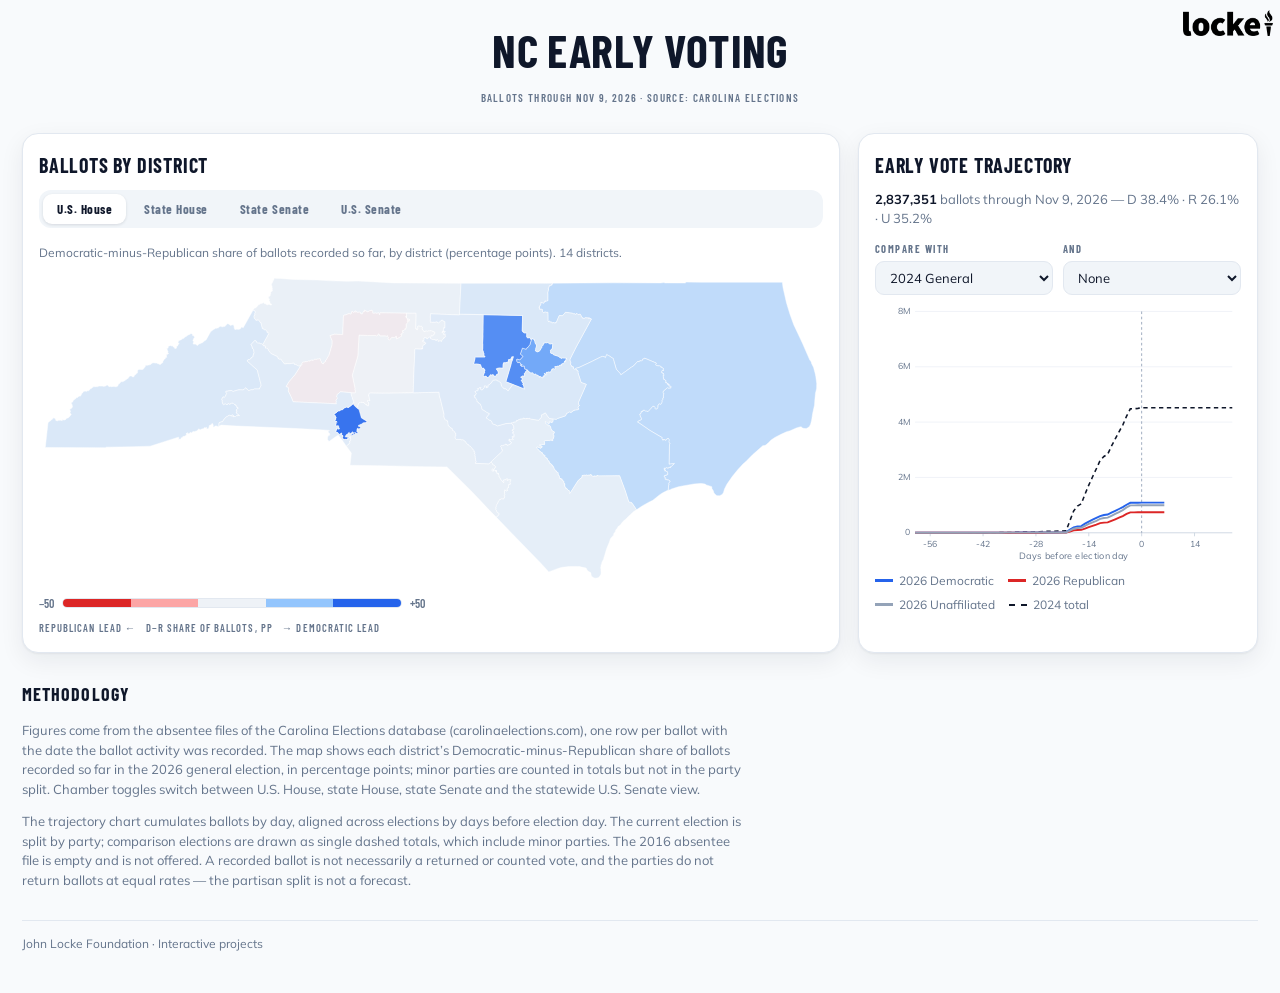
==== early-voting/index.html @ fac58ffb "Add NC early voting page District map with chamber toggles plus a cumulative trajectory chart compar" ====
<!doctype html>
<html lang="en">
<head>
  <meta charset="utf-8">
  <meta name="viewport" content="width=device-width, initial-scale=1">
  <title>NC Early Voting — John Locke Foundation</title>
  <meta name="description" content="Early and absentee ballots in North Carolina: the partisan split by district on the map, and the cumulative early-vote trajectory against past general elections.">
  <link rel="icon" href="data:image/svg+xml,<svg xmlns='http://www.w3.org/2000/svg' viewBox='0 0 64 64'><rect width='64' height='64' fill='%23f8fafc'/><rect x='5' y='5' width='54' height='54' fill='none' stroke='%230f172a'/><text x='32' y='43' font-family='Georgia,serif' font-size='28' text-anchor='middle' fill='%230f172a'>JL</text></svg>">
  <link rel="preconnect" href="https://fonts.googleapis.com">
  <link rel="preconnect" href="https://fonts.gstatic.com" crossorigin>
  <link href="https://fonts.googleapis.com/css2?family=Barlow+Condensed:wght@500;600;700;800&family=Mulish:ital,wght@0,400;0,600;0,700;0,800;1,400&display=swap" rel="stylesheet">
  <link rel="stylesheet" href="styles.css">
</head>
<body>
  <div class="app">
    <a href="https://www.johnlocke.org/" class="corner-logo-link" aria-label="John Locke Foundation">
      <img src="assets/locke-logo-white.png" class="corner-logo" alt="John Locke Foundation" width="1200" height="346">
    </a>
    <header class="topbar">
      <a class="brand-link" href="../">
        <h1 class="brand-title">NC Early Voting</h1>
      </a>
    </header>
    <p class="updated" id="updated-line"></p>

    <main id="app" hidden>
      <div class="map-grid">
        <section class="panel map-wrap" aria-labelledby="map-title">
          <h2 id="map-title" class="panel-title">Ballots by district</h2>
          <div class="toggle-bar" id="chamber-toggles" role="tablist" aria-label="Chamber"></div>
          <p class="section-sub" id="map-sub"></p>
          <div id="map" role="img" aria-label="Map of North Carolina districts colored by the partisan split of early ballots"></div>
          <div class="legend" id="legend"></div>
        </section>

        <section class="panel chart-panel" aria-labelledby="chart-title">
          <h2 id="chart-title" class="panel-title">Early vote trajectory</h2>
          <p class="section-sub" id="chart-sub"></p>
          <div class="chart-controls">
            <label>Compare with <select id="compare-a"></select></label>
            <label>And <select id="compare-b"></select></label>
          </div>
          <div id="chart"></div>
          <div class="chart-legend" id="chart-legend"></div>
        </section>
      </div>

      <section class="methodology">
        <h2>Methodology</h2>
        <p>Figures come from the absentee files of the Carolina Elections database (carolinaelections.com), one row per ballot with the date the ballot activity was recorded. The map shows each district’s Democratic-minus-Republican share of ballots recorded so far in the 2026 general election, in percentage points; minor parties are counted in totals but not in the party split. Chamber toggles switch between U.S. House, state House, state Senate and the statewide U.S. Senate view.</p>
        <p>The trajectory chart cumulates ballots by day, aligned across elections by days before election day. The current election is split by party; comparison elections are drawn as single dashed totals, which include minor parties. The 2016 absentee file is empty and is not offered. A recorded ballot is not necessarily a returned or counted vote, and the parties do not return ballots at equal rates — the partisan split is not a forecast.</p>
      </section>
    </main>

    <p id="loading" class="loading">Loading early-vote data…</p>
    <footer class="footer"><a href="../">John Locke Foundation</a> · Interactive projects</footer>
  </div>
  <script src="app.js"></script>
</body>
</html>
---- early-voting/styles.css ----
/* nc26 design language, light mode. Same tokens and components as
   carolina_elections/frontend/src/styles.css, with the dark slate palette
   inverted: white cards on a slate-50 ground, slate-900 ink, blue accent.
   Fonts are the Locke standard: Barlow Condensed for display, Mulish standing
   in for the licensed Effra for body. */
:root{
  --ink:#0f172a;
  --muted:#64748b;
  --line:#e2e8f0;
  --bg:#f8fafc;
  --card:#ffffff;
  --input:#f1f5f9;
  --d:#2563eb;
  --r:#dc2626;
  --accent:#2563eb;
  --shadow:0 1px 2px rgba(15,23,42,.05),0 8px 24px rgba(15,23,42,.07);
  --font-body:'Effra','Mulish',-apple-system,BlinkMacSystemFont,'Segoe UI',Roboto,Helvetica,Arial,sans-serif;
  --font-display:'Barlow Condensed','Mulish',-apple-system,BlinkMacSystemFont,'Segoe UI',sans-serif;
}
*,*::before,*::after{box-sizing:border-box}
body{margin:0;background:var(--bg);color:var(--ink);font-family:var(--font-body);font-size:15px;line-height:1.5;-webkit-font-smoothing:antialiased}
a{color:var(--accent)}
:focus-visible{outline:2px solid var(--accent);outline-offset:2px;border-radius:4px}
.app{max-width:1440px;margin:0 auto;padding:18px 22px 40px;position:relative}

/* Locke wordmark, top-right, as on nc26. The only brand asset available is
   the white PNG; invert(1) renders it dark on this light page. */
.corner-logo-link{position:absolute;top:10px;right:7px;display:block}
.corner-logo{height:26px;width:auto;max-width:220px;display:block;filter:invert(1)}
.corner-logo-link:hover{opacity:.82}
@media (max-width:1100px){.corner-logo-link{display:none}}

/* Topbar */
.topbar{display:flex;align-items:center;justify-content:center;padding:8px 2px 6px}
.brand-link{display:flex;flex-direction:column;align-items:center;gap:2px;text-decoration:none;color:inherit}
.brand-title{
  margin:0;font-family:var(--font-display);font-weight:700;text-transform:uppercase;
  font-size:clamp(30px,4.6vw,46px);line-height:1.05;letter-spacing:.01em;color:var(--ink);
}
.brand-byline{font-size:9.5px;font-weight:600;letter-spacing:.16em;color:var(--muted);text-transform:uppercase;margin-top:6px}
.brand-byline em{font-style:italic;text-transform:lowercase;font-weight:400}
.brand-link:hover .brand-byline{color:var(--accent)}
.standfirst{margin:14px auto 0;max-width:66ch;text-align:center;font-size:14px;color:var(--muted)}
.updated{margin:10px 0 0;text-align:center;font-family:var(--font-display);font-size:11px;font-weight:600;letter-spacing:.12em;text-transform:uppercase;color:var(--muted)}

/* Section headings: small-caps display type, no rules. */
.section-head{margin-top:26px;margin-bottom:12px}
.section-head h2{margin:0;font-family:var(--font-display);font-weight:700;font-size:22px;letter-spacing:.04em;text-transform:uppercase}
.section-sub{margin:4px 0 0;font-size:13px;color:var(--muted);max-width:90ch}

/* Panels: the nc26 card. */
.panel{background:var(--card);border:1px solid var(--line);border-radius:16px;box-shadow:var(--shadow);padding:16px}

/* Stretch so the county card and the map panel are the same height. The
   legend is pinned to the bottom of the map panel to absorb the slack. */
.map-grid{display:grid;grid-template-columns:minmax(0,1fr) 400px;gap:18px;align-items:stretch}
@media (max-width:1080px){.map-grid{grid-template-columns:1fr}}
.map-wrap{position:relative;display:flex;flex-direction:column}
#map svg{width:100%;height:auto;display:block}
.county-path{stroke:#ffffff;stroke-width:.6;cursor:pointer;transition:opacity .15s}
.county-path:hover{stroke:var(--ink);stroke-width:1.2}
.county-path.selected{stroke:var(--ink);stroke-width:1.6}
#map.has-selection .county-path:not(.selected):not(:hover){opacity:.75}

.legend{display:flex;align-items:center;gap:8px;margin-top:auto;padding-top:10px;flex-wrap:wrap;font-family:var(--font-display);font-size:12px;font-weight:600;color:var(--muted)}
.legend .swatches{display:flex;height:10px;flex:1;min-width:160px;max-width:340px;border:1px solid var(--line);border-radius:5px;overflow:hidden}
.legend .swatches span{flex:1}
.legend-caption{flex-basis:100%;font-size:10.5px;letter-spacing:.1em;text-transform:uppercase}

.tooltip{
  position:absolute;pointer-events:none;background:#0f172a;color:#e2e8f0;
  font-size:12px;line-height:1.45;padding:8px 11px;border-radius:9px;
  max-width:250px;z-index:5;display:none;box-shadow:var(--shadow);
}
.tooltip strong{display:block;font-family:var(--font-display);font-size:15px;font-weight:700;letter-spacing:.03em}

/* County card */
.county-card h3{margin:0;font-family:var(--font-display);font-weight:700;font-size:26px;letter-spacing:.02em;text-transform:uppercase}
.card-dates{display:flex;gap:10px;margin:12px 0 14px}
.card-dates label{display:flex;flex-direction:column;gap:4px;flex:1}
.card-dates label,.table-controls label{
  font-family:var(--font-display);font-size:10.5px;letter-spacing:.14em;font-weight:700;
  text-transform:uppercase;color:var(--muted);
}
select,input[type="search"]{
  font-family:var(--font-body);font-size:13px;color:var(--ink);
  background:var(--input);border:1px solid var(--line);border-radius:9px;
  padding:7px 10px;max-width:100%;
}
select:focus,input[type="search"]:focus{outline:2px solid var(--accent);outline-offset:1px}
input[type="search"]::placeholder{color:#94a3b8}

/* Card breakdown toggle, in the nc26 toggle style. */
.toggle-bar{display:inline-flex;background:var(--input);border-radius:12px;padding:4px;gap:4px;margin:0 0 12px;flex-wrap:wrap}
.toggle{
  border:0;background:transparent;border-radius:9px;padding:7px 14px;cursor:pointer;
  font-family:var(--font-display);font-weight:700;font-size:13px;letter-spacing:.04em;color:var(--muted);
}
.toggle.active{background:var(--card);color:var(--ink);box-shadow:0 1px 3px rgba(15,23,42,.12)}
.toggle:hover:not(.active){color:var(--accent)}

.stat-rows{width:100%;border-collapse:collapse;font-size:13px}
.stat-rows th,.stat-rows td{padding:6px 4px;text-align:right;border-bottom:1px solid var(--input);white-space:nowrap}
.stat-rows th:first-child,.stat-rows td:first-child{text-align:left}
.stat-rows thead th{
  font-family:var(--font-display);font-size:10px;letter-spacing:.12em;text-transform:uppercase;
  font-weight:700;color:var(--muted);border-bottom:1px solid var(--line);
}
.stat-rows .total-row td{border-top:1px solid var(--line);font-weight:700}
.pos{color:var(--d)}
.neg{color:var(--r)}
.margin-line{font-size:13px;margin:10px 0 0;color:var(--muted)}
.margin-line strong{color:var(--ink)}

/* Date-range presets: chips in the nc26 toggle style. */
.preset-bar{display:flex;flex-wrap:wrap;gap:8px;margin:0 0 12px}
.preset{
  font-family:var(--font-display);font-size:12px;font-weight:700;letter-spacing:.06em;text-transform:uppercase;
  padding:7px 14px;border:1px solid var(--line);border-radius:999px;background:var(--card);
  color:var(--muted);cursor:pointer;
}
.preset:hover{border-color:var(--accent);color:var(--accent)}
.preset.active{background:var(--accent);border-color:var(--accent);color:#fff}
.preset:focus-visible{outline:2px solid var(--accent);outline-offset:2px}

/* Table */
.table-controls{display:flex;flex-wrap:wrap;gap:16px;margin:0 0 14px;align-items:end}
.table-controls label{display:flex;flex-direction:column;gap:4px}
.search-label{margin-left:auto}
@media (max-width:640px){.search-label{margin-left:0}}
.table-wrap{overflow-x:auto;border:1px solid var(--line);border-radius:12px;max-height:560px;overflow-y:auto;background:var(--card)}
#county-table{width:100%;border-collapse:collapse;font-size:13px}
#county-table th,#county-table td{padding:7px 10px;text-align:right;white-space:nowrap;border-bottom:1px solid var(--input)}
#county-table th:first-child,#county-table td:first-child{text-align:left}
#county-table thead th{
  position:sticky;top:0;background:var(--input);cursor:pointer;user-select:none;
  font-family:var(--font-display);font-size:10.5px;letter-spacing:.1em;text-transform:uppercase;font-weight:700;color:var(--ink);
}
#county-table thead th:hover{color:var(--accent)}
#county-table tbody tr{cursor:pointer}
#county-table tbody tr:hover{background:#f8fafc}
#county-table tbody tr.selected{background:#eff6ff}
#county-table tr.statewide td{font-weight:700;background:var(--input)}

.methodology{margin-top:28px;max-width:80ch}
.methodology h2{margin:0 0 6px;font-family:var(--font-display);font-weight:700;font-size:18px;letter-spacing:.06em;text-transform:uppercase}
.methodology p{font-size:13px;color:var(--muted)}
.loading{text-align:center;padding:40px 0;font-style:italic;color:var(--muted)}
.footer{margin-top:30px;border-top:1px solid var(--line);padding-top:14px;font-size:12px;color:var(--muted)}
.footer a{color:var(--muted);text-decoration:none}
.footer a:hover{color:var(--accent)}

/* Early-voting page specifics (shared base copied from /registrations). */
.map-grid{margin-top:26px}
.panel-title{margin:0 0 10px;font-family:var(--font-display);font-weight:700;font-size:20px;letter-spacing:.04em;text-transform:uppercase}
.map-wrap .section-sub{margin-bottom:10px;font-size:12px}
.chart-panel .section-sub{font-size:13px}
.chart-panel .section-sub strong{color:var(--ink)}
.chart-controls{display:flex;gap:10px;margin:12px 0 6px}
.chart-controls label{display:flex;flex-direction:column;gap:4px;flex:1;
  font-family:var(--font-display);font-size:10.5px;letter-spacing:.14em;font-weight:700;text-transform:uppercase;color:var(--muted)}
.axis{font-family:var(--font-body);font-size:10px;fill:#64748b}
.axis-caption{font-size:10.5px;letter-spacing:.04em}
.chart-legend{display:flex;flex-wrap:wrap;gap:6px 14px;margin-top:10px;font-size:12px;color:var(--muted)}
.chart-key{display:inline-flex;align-items:center;gap:6px}
.line-swatch{display:inline-block;width:18px;border-top:3px solid}
.line-swatch.dashed{border-top-style:dashed;border-top-width:2px}
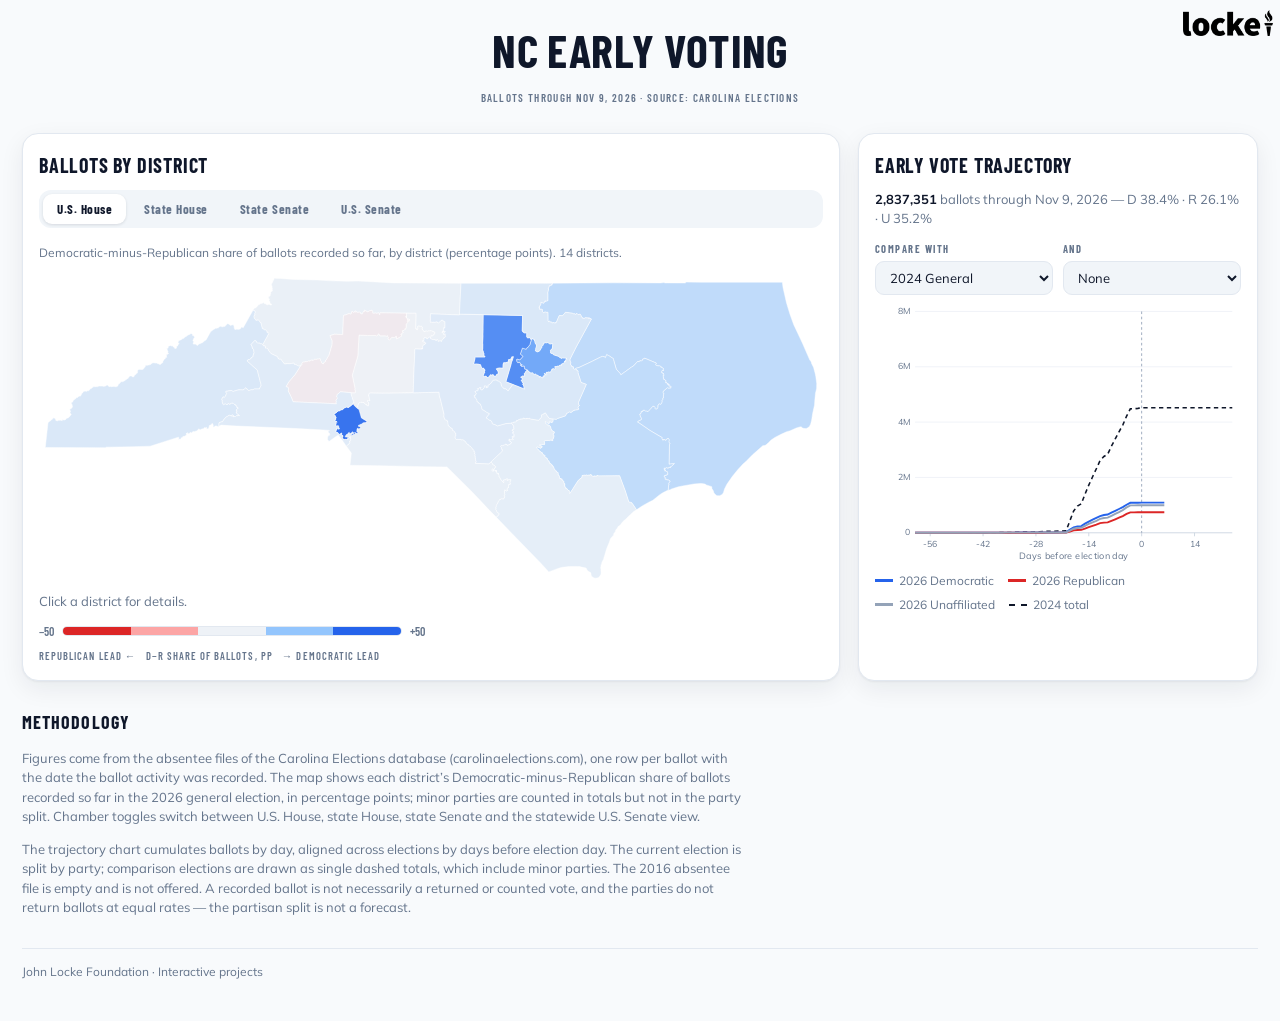
==== commit d2dde993: "Use nc26 chamber maps and make districts clickable Replaces the older jlf-elections geometries with " ====
--- a/early-voting/index.html
+++ b/early-voting/index.html
@@ -30,6 +30,7 @@
           <div class="toggle-bar" id="chamber-toggles" role="tablist" aria-label="Chamber"></div>
           <p class="section-sub" id="map-sub"></p>
           <div id="map" role="img" aria-label="Map of North Carolina districts colored by the partisan split of early ballots"></div>
+          <p class="district-info" id="district-info">Click a district for details.</p>
           <div class="legend" id="legend"></div>
         </section>
 
--- a/early-voting/styles.css
+++ b/early-voting/styles.css
@@ -165,3 +165,7 @@
 .chart-key{display:inline-flex;align-items:center;gap:6px}
 .line-swatch{display:inline-block;width:18px;border-top:3px solid}
 .line-swatch.dashed{border-top-style:dashed;border-top-width:2px}
+.district-info{font-size:13px;color:var(--muted);margin:8px 0 0;min-height:1.5em}
+.district-info strong{color:var(--ink);font-family:var(--font-display);letter-spacing:.02em}
+.county-path.selected{stroke:var(--ink);stroke-width:1.6}
+.county-path:focus-visible{stroke:var(--accent);stroke-width:1.6}
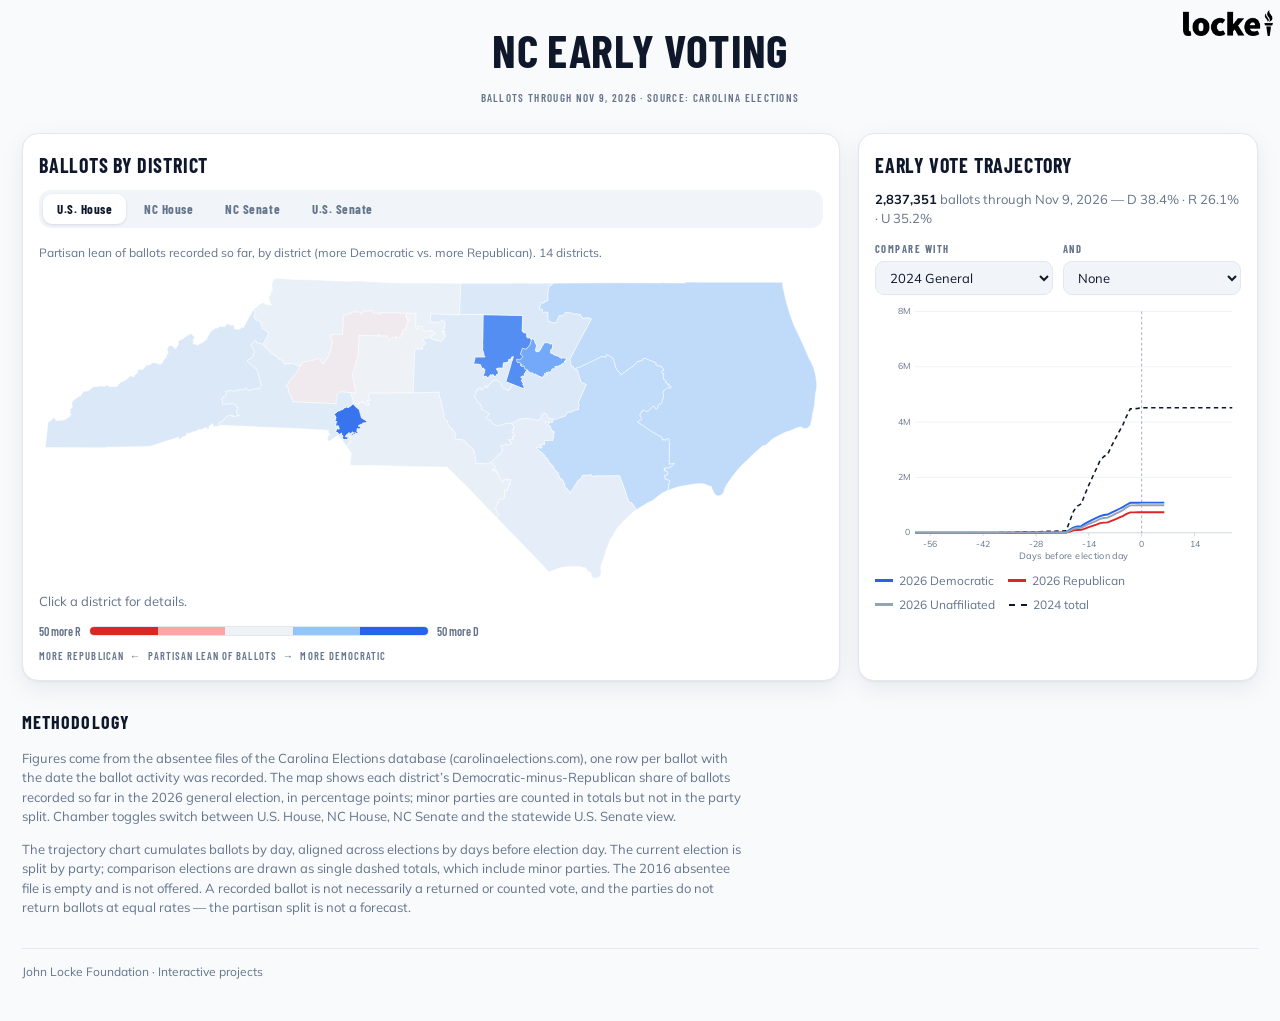
==== commit 064c0ea7: "Rename chamber toggles to U.S. Senate / U.S. House / NC Senate / NC House" ====
--- a/early-voting/index.html
+++ b/early-voting/index.html
@@ -48,7 +48,7 @@
 
       <section class="methodology">
         <h2>Methodology</h2>
-        <p>Figures come from the absentee files of the Carolina Elections database (carolinaelections.com), one row per ballot with the date the ballot activity was recorded. The map shows each district’s Democratic-minus-Republican share of ballots recorded so far in the 2026 general election, in percentage points; minor parties are counted in totals but not in the party split. Chamber toggles switch between U.S. House, state House, state Senate and the statewide U.S. Senate view.</p>
+        <p>Figures come from the absentee files of the Carolina Elections database (carolinaelections.com), one row per ballot with the date the ballot activity was recorded. The map shows each district’s Democratic-minus-Republican share of ballots recorded so far in the 2026 general election, in percentage points; minor parties are counted in totals but not in the party split. Chamber toggles switch between U.S. House, NC House, NC Senate and the statewide U.S. Senate view.</p>
         <p>The trajectory chart cumulates ballots by day, aligned across elections by days before election day. The current election is split by party; comparison elections are drawn as single dashed totals, which include minor parties. The 2016 absentee file is empty and is not offered. A recorded ballot is not necessarily a returned or counted vote, and the parties do not return ballots at equal rates — the partisan split is not a forecast.</p>
       </section>
     </main>
--- a/early-voting/styles.css
+++ b/early-voting/styles.css
@@ -169,3 +169,9 @@
 .district-info strong{color:var(--ink);font-family:var(--font-display);letter-spacing:.02em}
 .county-path.selected{stroke:var(--ink);stroke-width:1.6}
 .county-path:focus-visible{stroke:var(--accent);stroke-width:1.6}
+.detail-title{margin:0;font-family:var(--font-display);font-weight:700;font-size:26px;letter-spacing:.02em;text-transform:uppercase}
+.share-bar{display:flex;height:12px;border-radius:6px;overflow:hidden;margin:12px 0 14px;border:1px solid var(--line)}
+.share-seg{height:100%}
+.back-btn{margin-top:14px}
+.district-chart{margin-top:10px}
+.district-chart .axis{font-family:var(--font-body);font-size:10px;fill:#64748b}
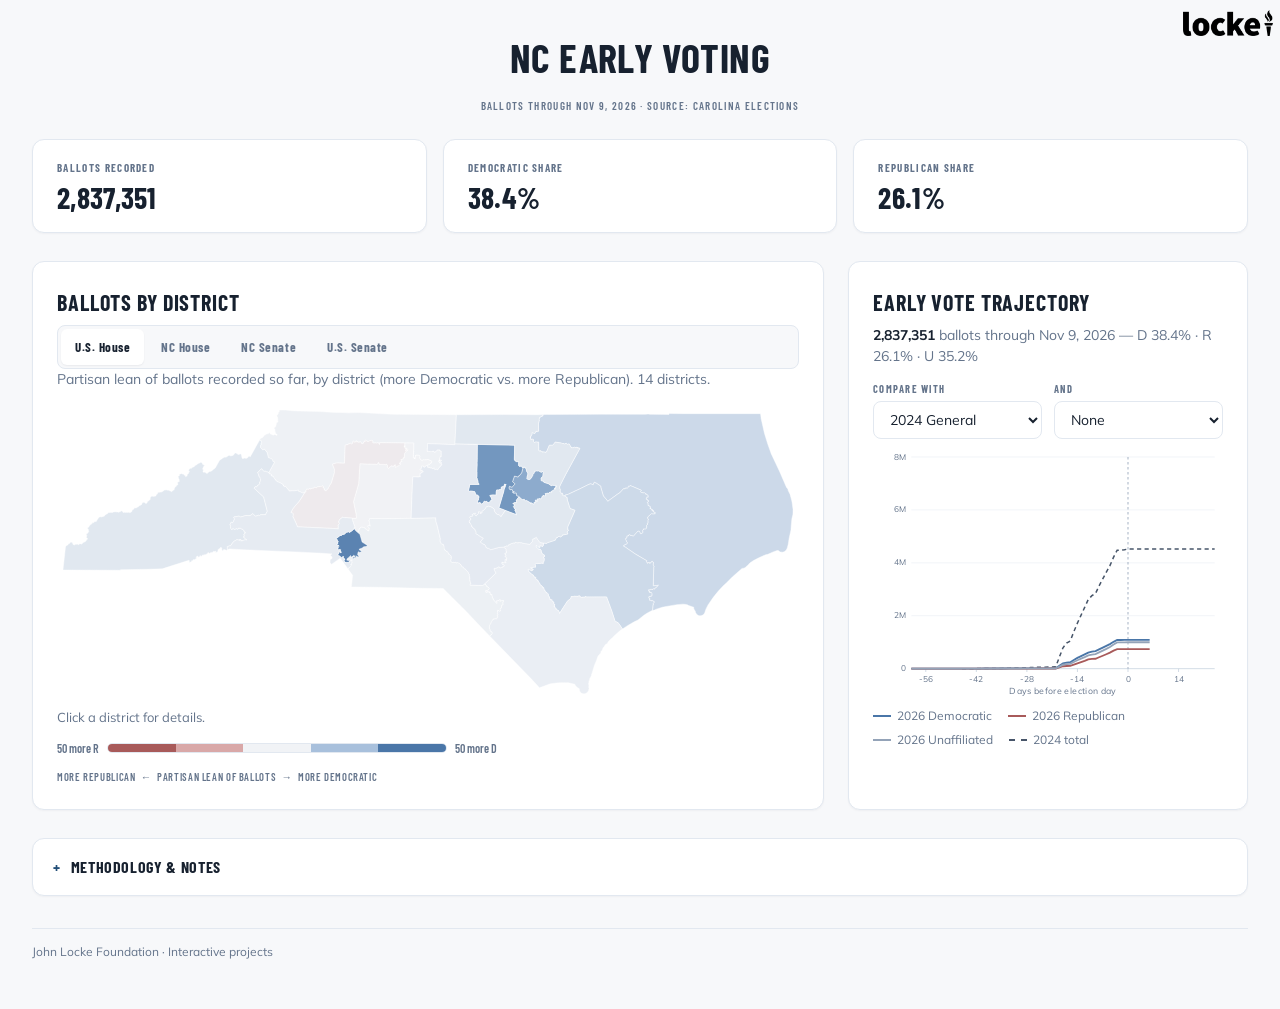
==== commit 7d882374: "CSS-first redesign of the early-voting page per design review New palette, spacing, card system, KPI" ====
--- a/early-voting/index.html
+++ b/early-voting/index.html
@@ -24,6 +24,11 @@
     <p class="updated" id="updated-line"></p>
 
     <main id="app" hidden>
+      <section class="kpi-row" aria-label="Summary">
+        <div class="kpi"><span class="kpi-label">Ballots recorded</span><span class="kpi-value" id="kpi-total">—</span></div>
+        <div class="kpi"><span class="kpi-label">Democratic share</span><span class="kpi-value" id="kpi-dem">—</span></div>
+        <div class="kpi"><span class="kpi-label">Republican share</span><span class="kpi-value" id="kpi-rep">—</span></div>
+      </section>
       <div class="map-grid">
         <section class="panel map-wrap" aria-labelledby="map-title">
           <h2 id="map-title" class="panel-title">Ballots by district</h2>
@@ -47,9 +52,13 @@
       </div>
 
       <section class="methodology">
-        <h2>Methodology</h2>
-        <p>Figures come from the absentee files of the Carolina Elections database (carolinaelections.com), one row per ballot with the date the ballot activity was recorded. The map shows each district’s Democratic-minus-Republican share of ballots recorded so far in the 2026 general election, in percentage points; minor parties are counted in totals but not in the party split. Chamber toggles switch between U.S. House, NC House, NC Senate and the statewide U.S. Senate view.</p>
-        <p>The trajectory chart cumulates ballots by day, aligned across elections by days before election day. The current election is split by party; comparison elections are drawn as single dashed totals, which include minor parties. The 2016 absentee file is empty and is not offered. A recorded ballot is not necessarily a returned or counted vote, and the parties do not return ballots at equal rates — the partisan split is not a forecast.</p>
+        <details>
+          <summary>Methodology &amp; notes</summary>
+          <div class="methodology-body">
+            <p>Figures come from the absentee files of the Carolina Elections database (carolinaelections.com), one row per ballot with the date the ballot activity was recorded. The map shows each district’s partisan lean of ballots recorded so far in the 2026 general election; minor parties are counted in totals but not in the party split. Chamber toggles switch between U.S. House, NC House, NC Senate and the statewide U.S. Senate view.</p>
+            <p>The trajectory chart cumulates ballots by day, aligned across elections by days before election day. The current election is split by party; comparison elections are drawn as single dashed totals, which include minor parties. The 2016 absentee file is empty and is not offered. A recorded ballot is not necessarily a returned or counted vote, and the parties do not return ballots at equal rates — the partisan split is not a forecast.</p>
+          </div>
+        </details>
       </section>
     </main>
 
--- a/early-voting/styles.css
+++ b/early-voting/styles.css
@@ -1,19 +1,16 @@
-/* nc26 design language, light mode. Same tokens and components as
-   carolina_elections/frontend/src/styles.css, with the dark slate palette
-   inverted: white cards on a slate-50 ground, slate-900 ink, blue accent.
-   Fonts are the Locke standard: Barlow Condensed for display, Mulish standing
-   in for the licensed Effra for body. */
+/* NC Early Voting — CSS-first redesign per design review.
+   Palette and spacing follow the review's suggested system. Fonts unchanged. */
 :root{
-  --ink:#0f172a;
-  --muted:#64748b;
-  --line:#e2e8f0;
-  --bg:#f8fafc;
-  --card:#ffffff;
-  --input:#f1f5f9;
-  --d:#2563eb;
-  --r:#dc2626;
-  --accent:#2563eb;
-  --shadow:0 1px 2px rgba(15,23,42,.05),0 8px 24px rgba(15,23,42,.07);
+  --ink:#17212F;
+  --muted:#64748B;
+  --line:#E2E8F0;
+  --bg:#F7F8FA;
+  --card:#FFFFFF;
+  --input:#F7F8FA;
+  --d:#4A76A8;
+  --r:#A85A5A;
+  --accent:#234F78;
+  --shadow:0 1px 2px rgba(15,23,42,.04);
   --font-body:'Effra','Mulish',-apple-system,BlinkMacSystemFont,'Segoe UI',Roboto,Helvetica,Arial,sans-serif;
   --font-display:'Barlow Condensed','Mulish',-apple-system,BlinkMacSystemFont,'Segoe UI',sans-serif;
 }
@@ -21,157 +18,104 @@
 body{margin:0;background:var(--bg);color:var(--ink);font-family:var(--font-body);font-size:15px;line-height:1.5;-webkit-font-smoothing:antialiased}
 a{color:var(--accent)}
 :focus-visible{outline:2px solid var(--accent);outline-offset:2px;border-radius:4px}
-.app{max-width:1440px;margin:0 auto;padding:18px 22px 40px;position:relative}
-
-/* Locke wordmark, top-right, as on nc26. The only brand asset available is
-   the white PNG; invert(1) renders it dark on this light page. */
-.corner-logo-link{position:absolute;top:10px;right:7px;display:block}
-.corner-logo{height:26px;width:auto;max-width:220px;display:block;filter:invert(1)}
-.corner-logo-link:hover{opacity:.82}
-@media (max-width:1100px){.corner-logo-link{display:none}}
+.app{max-width:1280px;margin:0 auto;padding:32px 32px 48px;position:relative}
+@media (max-width:720px){.app{padding:16px 16px 32px}}
 
 /* Topbar */
-.topbar{display:flex;align-items:center;justify-content:center;padding:8px 2px 6px}
+.topbar{display:flex;align-items:center;justify-content:center;padding:4px 2px 16px}
 .brand-link{display:flex;flex-direction:column;align-items:center;gap:2px;text-decoration:none;color:inherit}
-.brand-title{
-  margin:0;font-family:var(--font-display);font-weight:700;text-transform:uppercase;
-  font-size:clamp(30px,4.6vw,46px);line-height:1.05;letter-spacing:.01em;color:var(--ink);
-}
+.brand-title{margin:0;font-family:var(--font-display);font-weight:700;text-transform:uppercase;font-size:clamp(28px,4vw,40px);line-height:1.05;letter-spacing:.01em;color:var(--ink)}
 .brand-byline{font-size:9.5px;font-weight:600;letter-spacing:.16em;color:var(--muted);text-transform:uppercase;margin-top:6px}
 .brand-byline em{font-style:italic;text-transform:lowercase;font-weight:400}
 .brand-link:hover .brand-byline{color:var(--accent)}
-.standfirst{margin:14px auto 0;max-width:66ch;text-align:center;font-size:14px;color:var(--muted)}
-.updated{margin:10px 0 0;text-align:center;font-family:var(--font-display);font-size:11px;font-weight:600;letter-spacing:.12em;text-transform:uppercase;color:var(--muted)}
+.updated{margin:4px 0 24px;text-align:center;font-family:var(--font-display);font-size:11px;font-weight:600;letter-spacing:.12em;text-transform:uppercase;color:var(--muted)}
 
-/* Section headings: small-caps display type, no rules. */
-.section-head{margin-top:26px;margin-bottom:12px}
-.section-head h2{margin:0;font-family:var(--font-display);font-weight:700;font-size:22px;letter-spacing:.04em;text-transform:uppercase}
-.section-sub{margin:4px 0 0;font-size:13px;color:var(--muted);max-width:90ch}
+/* KPI row */
+.kpi-row{display:grid;grid-template-columns:repeat(3,1fr);gap:16px;margin-bottom:28px}
+@media (max-width:720px){.kpi-row{grid-template-columns:1fr}}
+.kpi{background:var(--card);border:1px solid var(--line);border-radius:12px;padding:20px 24px;box-shadow:var(--shadow)}
+.kpi-label{display:block;font-family:var(--font-display);font-size:11px;letter-spacing:.12em;text-transform:uppercase;font-weight:700;color:var(--muted);margin-bottom:6px}
+.kpi-value{display:block;font-family:var(--font-display);font-size:30px;font-weight:700;letter-spacing:.01em;color:var(--ink);line-height:1}
 
-/* Panels: the nc26 card. */
-.panel{background:var(--card);border:1px solid var(--line);border-radius:16px;box-shadow:var(--shadow);padding:16px}
+/* Panels */
+.panel{background:var(--card);border:1px solid var(--line);border-radius:12px;box-shadow:var(--shadow);padding:24px}
+.panel-title{margin:0 0 6px;font-family:var(--font-display);font-weight:700;font-size:22px;letter-spacing:.04em;text-transform:uppercase;color:var(--ink)}
+.section-sub{margin:0 0 14px;font-size:14px;color:var(--muted);line-height:1.5;max-width:90ch}
+.section-sub strong{color:var(--ink)}
 
-/* Stretch so the county card and the map panel are the same height. The
-   legend is pinned to the bottom of the map panel to absorb the slack. */
-.map-grid{display:grid;grid-template-columns:minmax(0,1fr) 400px;gap:18px;align-items:stretch}
+.map-grid{display:grid;grid-template-columns:minmax(0,1fr) 400px;gap:24px;align-items:stretch;margin-top:0}
 @media (max-width:1080px){.map-grid{grid-template-columns:1fr}}
 .map-wrap{position:relative;display:flex;flex-direction:column}
 #map svg{width:100%;height:auto;display:block}
-.county-path{stroke:#ffffff;stroke-width:.6;cursor:pointer;transition:opacity .15s}
+.county-path{stroke:#fff;stroke-width:.6;cursor:pointer;transition:opacity .15s}
 .county-path:hover{stroke:var(--ink);stroke-width:1.2}
 .county-path.selected{stroke:var(--ink);stroke-width:1.6}
+.county-path:focus-visible{stroke:var(--accent);stroke-width:1.6}
 #map.has-selection .county-path:not(.selected):not(:hover){opacity:.75}
 
-.legend{display:flex;align-items:center;gap:8px;margin-top:auto;padding-top:10px;flex-wrap:wrap;font-family:var(--font-display);font-size:12px;font-weight:600;color:var(--muted)}
+.legend{display:flex;align-items:center;gap:8px;margin-top:auto;padding-top:12px;flex-wrap:wrap;font-family:var(--font-display);font-size:12px;font-weight:600;color:var(--muted)}
 .legend .swatches{display:flex;height:10px;flex:1;min-width:160px;max-width:340px;border:1px solid var(--line);border-radius:5px;overflow:hidden}
 .legend .swatches span{flex:1}
-.legend-caption{flex-basis:100%;font-size:10.5px;letter-spacing:.1em;text-transform:uppercase}
+.legend-caption{flex-basis:100%;font-size:10.5px;letter-spacing:.06em;text-transform:uppercase;margin-top:4px}
 
-.tooltip{
-  position:absolute;pointer-events:none;background:#0f172a;color:#e2e8f0;
-  font-size:12px;line-height:1.45;padding:8px 11px;border-radius:9px;
-  max-width:250px;z-index:5;display:none;box-shadow:var(--shadow);
-}
-.tooltip strong{display:block;font-family:var(--font-display);font-size:15px;font-weight:700;letter-spacing:.03em}
+.tooltip{position:absolute;pointer-events:none;background:#17212F;color:#F7F8FA;font-size:12px;line-height:1.5;padding:9px 12px;border-radius:8px;max-width:260px;z-index:5;display:none;box-shadow:var(--shadow)}
+.tooltip strong{display:block;font-family:var(--font-display);font-size:15px;font-weight:700;letter-spacing:.03em;margin-bottom:3px}
 
-/* County card */
-.county-card h3{margin:0;font-family:var(--font-display);font-weight:700;font-size:26px;letter-spacing:.02em;text-transform:uppercase}
-.card-dates{display:flex;gap:10px;margin:12px 0 14px}
-.card-dates label{display:flex;flex-direction:column;gap:4px;flex:1}
-.card-dates label,.table-controls label{
-  font-family:var(--font-display);font-size:10.5px;letter-spacing:.14em;font-weight:700;
-  text-transform:uppercase;color:var(--muted);
-}
-select,input[type="search"]{
-  font-family:var(--font-body);font-size:13px;color:var(--ink);
-  background:var(--input);border:1px solid var(--line);border-radius:9px;
-  padding:7px 10px;max-width:100%;
-}
-select:focus,input[type="search"]:focus{outline:2px solid var(--accent);outline-offset:1px}
-input[type="search"]::placeholder{color:#94a3b8}
+.district-info{font-size:13px;color:var(--muted);margin:8px 0 0;min-height:1.5em}
+.district-info strong{color:var(--ink);font-family:var(--font-display);letter-spacing:.02em}
 
-/* Card breakdown toggle, in the nc26 toggle style. */
-.toggle-bar{display:inline-flex;background:var(--input);border-radius:12px;padding:4px;gap:4px;margin:0 0 12px;flex-wrap:wrap}
-.toggle{
-  border:0;background:transparent;border-radius:9px;padding:7px 14px;cursor:pointer;
-  font-family:var(--font-display);font-weight:700;font-size:13px;letter-spacing:.04em;color:var(--muted);
-}
-.toggle.active{background:var(--card);color:var(--ink);box-shadow:0 1px 3px rgba(15,23,42,.12)}
+/* Toggle / segmented control */
+.toggle-bar{display:inline-flex;background:var(--input);border:1px solid var(--line);border-radius:8px;padding:3px;gap:3px;flex-wrap:wrap}
+.toggle{border:0;background:transparent;border-radius:6px;padding:7px 14px;cursor:pointer;font-family:var(--font-display);font-weight:700;font-size:13px;letter-spacing:.04em;color:var(--muted);min-height:36px}
+.toggle.active{background:var(--card);color:var(--ink);box-shadow:0 1px 2px rgba(15,23,42,.06)}
 .toggle:hover:not(.active){color:var(--accent)}
+.toggle:focus-visible{outline:2px solid var(--accent);outline-offset:1px}
 
-.stat-rows{width:100%;border-collapse:collapse;font-size:13px}
-.stat-rows th,.stat-rows td{padding:6px 4px;text-align:right;border-bottom:1px solid var(--input);white-space:nowrap}
+/* Chart */
+.chart-controls{display:flex;gap:12px;margin:12px 0 8px;flex-wrap:wrap}
+.chart-controls label{display:flex;flex-direction:column;gap:4px;flex:1;min-width:150px;font-family:var(--font-display);font-size:10.5px;letter-spacing:.12em;font-weight:700;text-transform:uppercase;color:var(--muted)}
+select{font-family:var(--font-body);font-size:14px;color:var(--ink);background:var(--card);border:1px solid var(--line);border-radius:8px;padding:8px 12px;min-height:38px;max-width:100%}
+select:focus{outline:2px solid var(--accent);outline-offset:1px}
+.chart-legend{display:flex;flex-wrap:wrap;gap:6px 16px;margin-top:10px;font-size:12px;color:var(--muted)}
+.chart-key{display:inline-flex;align-items:center;gap:6px}
+.line-swatch{display:inline-block;width:18px;border-top:2.5px solid}
+.line-swatch.dashed{border-top-style:dashed;border-top-width:2px}
+.axis{font-family:var(--font-body);font-size:10px;fill:#64748B}
+.axis-caption{font-size:10.5px;letter-spacing:.04em}
+.district-chart{margin-top:8px}
+.district-info{font-size:13px;color:var(--muted);margin:8px 0 0;min-height:1.5em}
+.district-info strong{color:var(--ink);font-family:var(--font-display);letter-spacing:.02em}
+.detail-title{margin:0;font-family:var(--font-display);font-weight:700;font-size:24px;letter-spacing:.02em;text-transform:uppercase;color:var(--ink)}
+.share-bar{display:flex;height:10px;border-radius:6px;overflow:hidden;margin:12px 0 14px;border:1px solid var(--line)}
+.share-seg{height:100%}
+.back-btn{margin-top:14px}
+.stat-rows{width:100%;border-collapse:collapse;font-size:14px}
+.stat-rows th,.stat-rows td{padding:7px 4px;text-align:right;border-bottom:1px solid var(--input);white-space:nowrap}
 .stat-rows th:first-child,.stat-rows td:first-child{text-align:left}
-.stat-rows thead th{
-  font-family:var(--font-display);font-size:10px;letter-spacing:.12em;text-transform:uppercase;
-  font-weight:700;color:var(--muted);border-bottom:1px solid var(--line);
-}
+.stat-rows thead th{font-family:var(--font-display);font-size:10.5px;letter-spacing:.1em;text-transform:uppercase;font-weight:700;color:var(--muted);border-bottom:1px solid var(--line)}
 .stat-rows .total-row td{border-top:1px solid var(--line);font-weight:700}
 .pos{color:var(--d)}
 .neg{color:var(--r)}
 .margin-line{font-size:13px;margin:10px 0 0;color:var(--muted)}
 .margin-line strong{color:var(--ink)}
 
-/* Date-range presets: chips in the nc26 toggle style. */
-.preset-bar{display:flex;flex-wrap:wrap;gap:8px;margin:0 0 12px}
-.preset{
-  font-family:var(--font-display);font-size:12px;font-weight:700;letter-spacing:.06em;text-transform:uppercase;
-  padding:7px 14px;border:1px solid var(--line);border-radius:999px;background:var(--card);
-  color:var(--muted);cursor:pointer;
-}
-.preset:hover{border-color:var(--accent);color:var(--accent)}
-.preset.active{background:var(--accent);border-color:var(--accent);color:#fff}
-.preset:focus-visible{outline:2px solid var(--accent);outline-offset:2px}
+/* Methodology as collapsible */
+.methodology{margin-top:28px}
+.methodology details{background:var(--card);border:1px solid var(--line);border-radius:12px;padding:0;box-shadow:var(--shadow)}
+.methodology summary{cursor:pointer;padding:16px 20px;font-family:var(--font-display);font-weight:700;font-size:16px;letter-spacing:.04em;text-transform:uppercase;color:var(--ink);list-style:none}
+.methodology summary::-webkit-details-marker{display:none}
+.methodology summary::before{content:'+';margin-right:10px;color:var(--accent);font-weight:700}
+.methodology details[open] summary::before{content:'−'}
+.methodology .methodology-body{padding:0 20px 18px;font-size:14px;color:var(--muted);line-height:1.6}
+.methodology .methodology-body p{margin:0 0 10px}
+.methodology .methodology-body p:last-child{margin:0}
 
-/* Table */
-.table-controls{display:flex;flex-wrap:wrap;gap:16px;margin:0 0 14px;align-items:end}
-.table-controls label{display:flex;flex-direction:column;gap:4px}
-.search-label{margin-left:auto}
-@media (max-width:640px){.search-label{margin-left:0}}
-.table-wrap{overflow-x:auto;border:1px solid var(--line);border-radius:12px;max-height:560px;overflow-y:auto;background:var(--card)}
-#county-table{width:100%;border-collapse:collapse;font-size:13px}
-#county-table th,#county-table td{padding:7px 10px;text-align:right;white-space:nowrap;border-bottom:1px solid var(--input)}
-#county-table th:first-child,#county-table td:first-child{text-align:left}
-#county-table thead th{
-  position:sticky;top:0;background:var(--input);cursor:pointer;user-select:none;
-  font-family:var(--font-display);font-size:10.5px;letter-spacing:.1em;text-transform:uppercase;font-weight:700;color:var(--ink);
-}
-#county-table thead th:hover{color:var(--accent)}
-#county-table tbody tr{cursor:pointer}
-#county-table tbody tr:hover{background:#f8fafc}
-#county-table tbody tr.selected{background:#eff6ff}
-#county-table tr.statewide td{font-weight:700;background:var(--input)}
-
-.methodology{margin-top:28px;max-width:80ch}
-.methodology h2{margin:0 0 6px;font-family:var(--font-display);font-weight:700;font-size:18px;letter-spacing:.06em;text-transform:uppercase}
-.methodology p{font-size:13px;color:var(--muted)}
 .loading{text-align:center;padding:40px 0;font-style:italic;color:var(--muted)}
-.footer{margin-top:30px;border-top:1px solid var(--line);padding-top:14px;font-size:12px;color:var(--muted)}
+.footer{margin-top:32px;border-top:1px solid var(--line);padding-top:14px;font-size:12px;color:var(--muted)}
 .footer a{color:var(--muted);text-decoration:none}
 .footer a:hover{color:var(--accent)}
 
-/* Early-voting page specifics (shared base copied from /registrations). */
-.map-grid{margin-top:26px}
-.panel-title{margin:0 0 10px;font-family:var(--font-display);font-weight:700;font-size:20px;letter-spacing:.04em;text-transform:uppercase}
-.map-wrap .section-sub{margin-bottom:10px;font-size:12px}
-.chart-panel .section-sub{font-size:13px}
-.chart-panel .section-sub strong{color:var(--ink)}
-.chart-controls{display:flex;gap:10px;margin:12px 0 6px}
-.chart-controls label{display:flex;flex-direction:column;gap:4px;flex:1;
-  font-family:var(--font-display);font-size:10.5px;letter-spacing:.14em;font-weight:700;text-transform:uppercase;color:var(--muted)}
-.axis{font-family:var(--font-body);font-size:10px;fill:#64748b}
-.axis-caption{font-size:10.5px;letter-spacing:.04em}
-.chart-legend{display:flex;flex-wrap:wrap;gap:6px 14px;margin-top:10px;font-size:12px;color:var(--muted)}
-.chart-key{display:inline-flex;align-items:center;gap:6px}
-.line-swatch{display:inline-block;width:18px;border-top:3px solid}
-.line-swatch.dashed{border-top-style:dashed;border-top-width:2px}
-.district-info{font-size:13px;color:var(--muted);margin:8px 0 0;min-height:1.5em}
-.district-info strong{color:var(--ink);font-family:var(--font-display);letter-spacing:.02em}
-.county-path.selected{stroke:var(--ink);stroke-width:1.6}
-.county-path:focus-visible{stroke:var(--accent);stroke-width:1.6}
-.detail-title{margin:0;font-family:var(--font-display);font-weight:700;font-size:26px;letter-spacing:.02em;text-transform:uppercase}
-.share-bar{display:flex;height:12px;border-radius:6px;overflow:hidden;margin:12px 0 14px;border:1px solid var(--line)}
-.share-seg{height:100%}
-.back-btn{margin-top:14px}
-.district-chart{margin-top:10px}
-.district-chart .axis{font-family:var(--font-body);font-size:10px;fill:#64748b}
+.corner-logo-link{position:absolute;top:10px;right:7px;display:block}
+.corner-logo{height:26px;width:auto;max-width:220px;display:block;filter:invert(1)}
+.corner-logo-link:hover{opacity:.82}
+@media (max-width:1100px){.corner-logo-link{display:none}}
